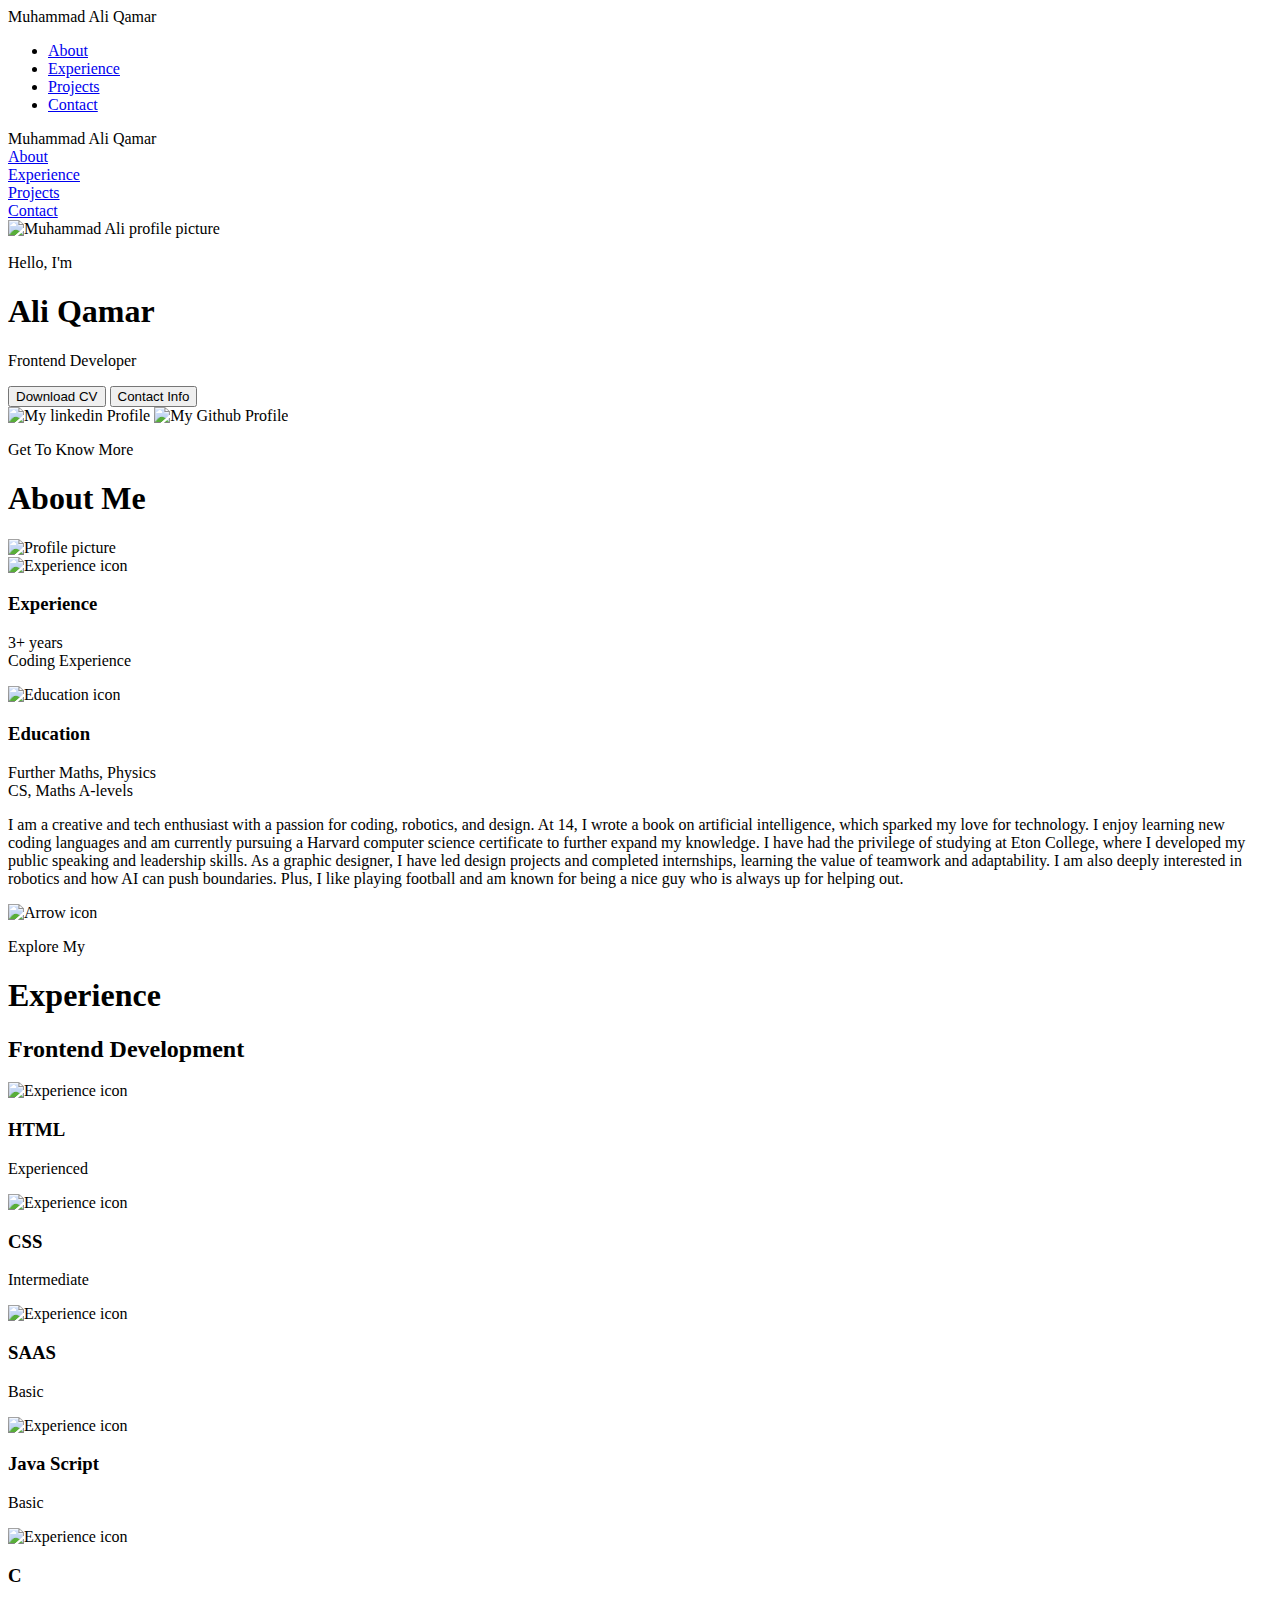
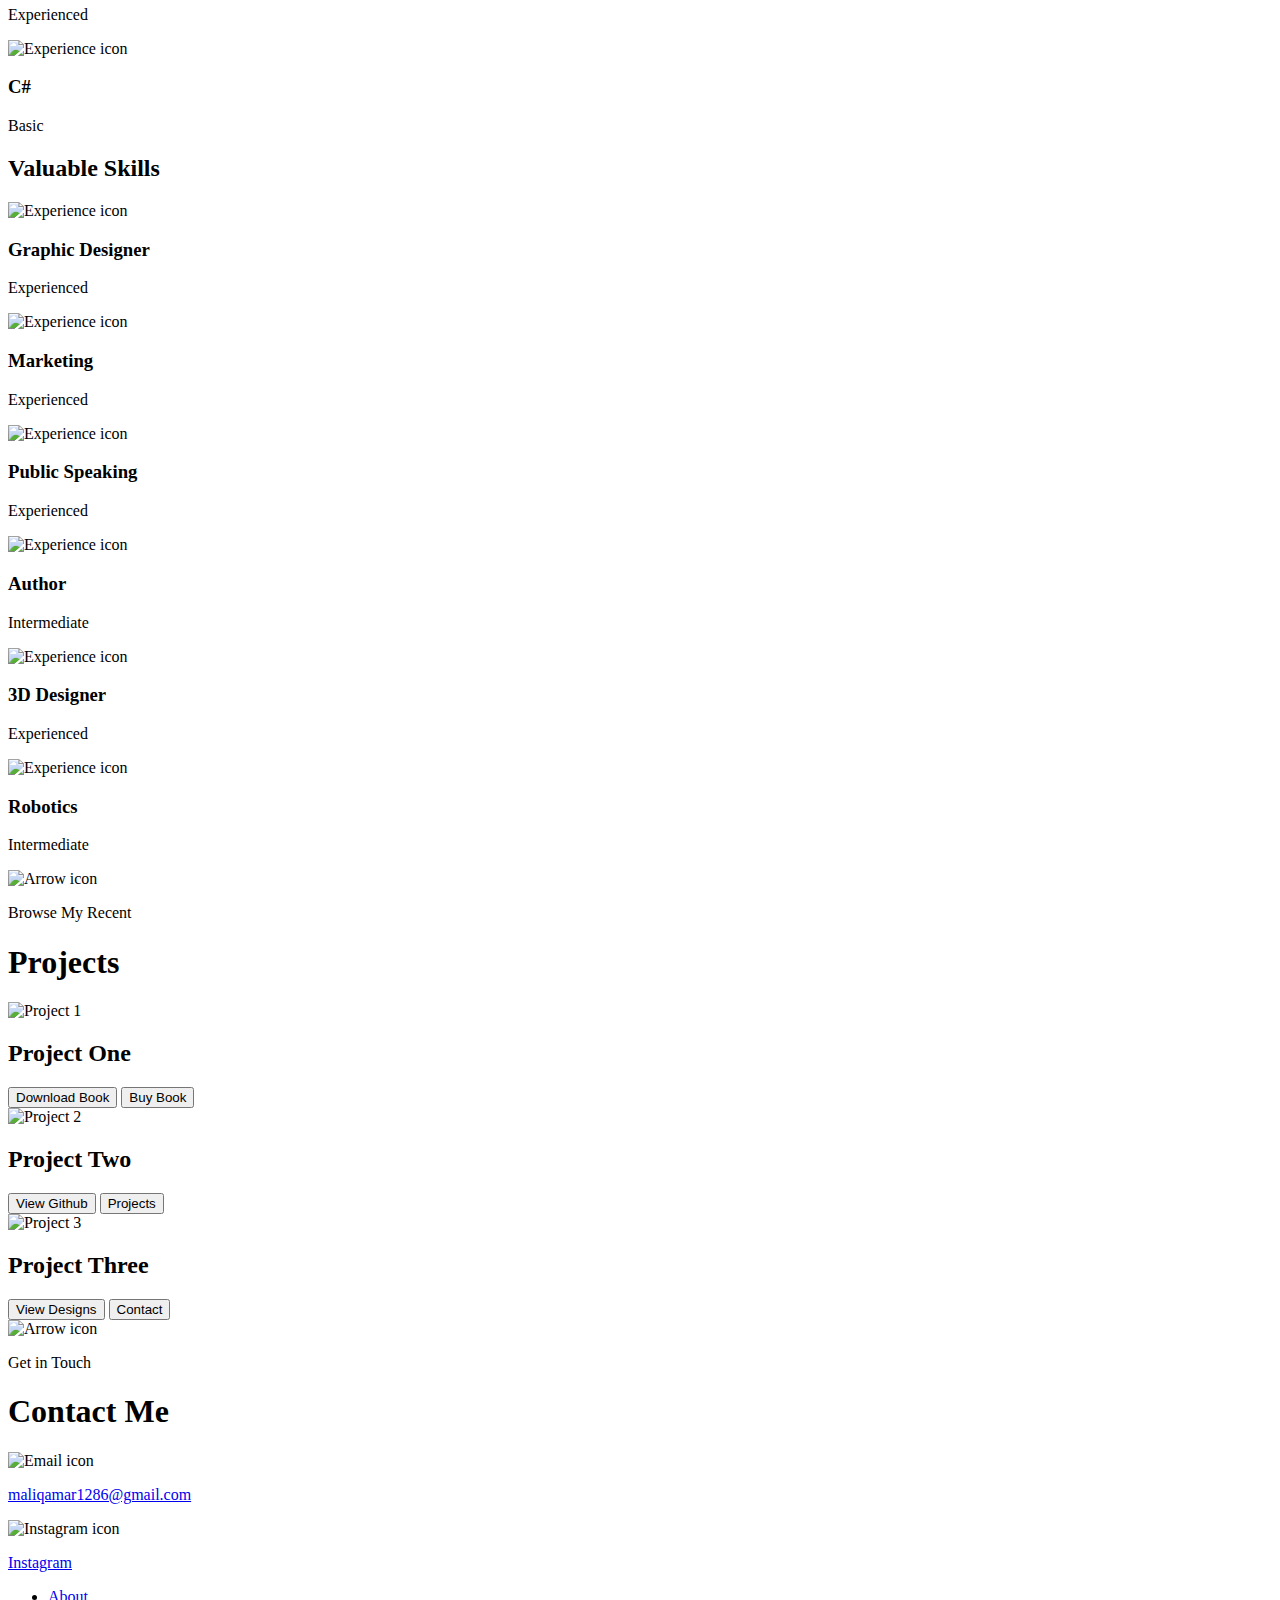
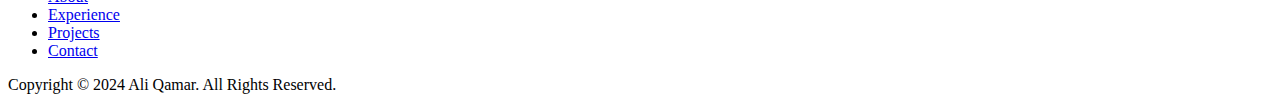
==== index.html @ 92fcca78 "Index.html creation" ====
<!DOCTYPE html>
<html lang="en">
<head>
    <meta charset="UTF-8">
    <meta name="viewport" content="width=device-width, initial-scale=1.0">
    <title>My Portfolio</title>
    <link rel="stylesheet" href="style.css">
    <link rel="stylesheet" href="mediaqueries.css">
</head>
<body>
    <nav id="desktop-nav">
        <div class="logo">Muhammad Ali Qamar</div>
        <div>
            <ul class="nav-links">
                <li><a href="#about">About</a></li>
                <li><a href="#experience">Experience</a></li>
                <li><a href="#projects">Projects</a></li>
                <li><a href="#contact">Contact</a></li>
            </ul>
        </div>
    </nav>
    <nav id="hamburger-nav">
        <div class="logo">Muhammad Ali Qamar</div>
        <div class="hamburger-menu">
            <div class="hamburger-icon" onclick="toggleMenu()">
                <span></span>
                <span></span>
                <span></span>
            </div>
            <div class="menu-links">
                <li><a href="#about" onclick="toggleMenu()">About</a></li>
                <li><a href="#experience" onclick="toggleMenu()">Experience</a></li>
                <li><a href="#projects" onclick="toggleMenu()">Projects</a></li>
                <li><a href="#contact" onclick="toggleMenu()">Contact</a></li>
            </div>
        </div>
    </nav>
    <section id="profile">
        <div class="section__pic-container">
            <img src="./assests/WhatsApp Image 2024-09-21 at 18.42.04.jpeg" alt="Muhammad Ali profile picture">
        </div>
        <div class="section__text">
            <p class="section__text__p1">Hello, I'm</p>
            <h1 class="title">Ali Qamar</h1>
            <p class="section__text__p2">Frontend Developer</p>
            <div class="btn-container">
                <button class="btn btn-color-2" onclick="window.open('./assests/Untitled1_20240920221301')"
                >Download CV
            </button>
                <button class="btn btn-color-1" 
                onclick="location.href='./#contact'"
                >Contact Info
            </button>
            </div>
            <div id="socials-container">
                <img src="./assests/linkedin.png" 
                alt="My linkedin Profile"
                class="icon" 
                onclick="location.href='https://linkedin.com/'">
                <img src="./assests/github.png" 
                alt="My Github Profile"
                class="icon" 
                onclick="location.href='https://github.com/'">
            </div>
        </div>
    </section>
    <section id="about">
            <p class="section__text__p1">Get To Know More</p>
            <h1 class="title">About Me</h1>
            <div class="section-container">
                <div class="section__pic-container">
                    <img src="assests/WhatsApp Image 2024-09-21 at 18.45.16.jpeg" 
                    alt="Profile picture"
                    class="about-pic">
                </div>
                <div class="about-details-container">
                    <div class="about-containers">
                        <div class="details-container">
                            <img src="assests/experience.png" 
                            alt="Experience icon"
                            class="icon">
                            <h3>Experience</h3>
                            <p>3+ years <br>Coding Experience</p>
                        </div>
                        <div class="details-container">
                            <img src="assests/education.png" 
                            alt="Education icon"
                            class="icon">
                            <h3>Education</h3>
                            <p>Further Maths, Physics <br>CS, Maths A-levels</p>
                        </div>
                    </div>
                    <div class="text-container">
                        <p>I am a creative and tech enthusiast with a passion for coding, robotics, and design. At 14, I wrote a book on artificial intelligence, which sparked my love for technology. I enjoy learning new coding languages and am currently pursuing a Harvard computer science certificate to further expand my knowledge.
                            I have had the privilege of studying at Eton College, where I developed my public speaking and leadership skills. As a graphic designer, I have led design projects and completed internships, learning the value of teamwork and adaptability. I am also deeply interested in robotics and how AI can push boundaries. Plus, I like playing football and am known for being a nice guy who is always up for helping out.
                        </p>
                    </div>
                </div>
            </div>
            <img src="./assests/arrow.png" alt="Arrow icon" class="icon arrow"
            onclick="location.href='./#experience'">
    </section>
    <section id="experience">
        <p class="section__text__p1">Explore My</p>
        <h1 class="title">Experience</h1>
        <div class="experience-details-container">
            <div class="about-containers">
                <div class="details-container">
                    <h2 class="experience-sub-title">Frontend Development</h2>
                    <div class="article-container">
                        <article>
                            <img src="./assests/checkmark.png" 
                            alt="Experience icon" 
                            class="icon">
                            <div>
                                <h3>HTML</h3>
                                <p>Experienced</p>
                            </div>
                        </article>
                        <article>
                            <img src="./assests/checkmark.png" 
                            alt="Experience icon" 
                            class="icon">
                            <div>
                                <h3>CSS</h3>
                                <p>Intermediate</p>
                            </div>
                        </article>
                        <article>
                            <img src="./assests/checkmark.png" 
                            alt="Experience icon" 
                            class="icon">
                            <div>
                                <h3>SAAS</h3>
                                <p>Basic</p>
                            </div>
                        </article>
                        <article>
                            <img src="./assests/checkmark.png" 
                            alt="Experience icon" 
                            class="icon">
                            <div>
                                <h3>Java Script</h3>
                                <p>Basic</p>
                            </div>
                        </article>
                        <article>
                            <img src="./assests/checkmark.png" 
                            alt="Experience icon" 
                            class="icon">
                            <div>
                                <h3>C</h3>
                                <p>Experienced</p>
                            </div>
                        </article>
                        <article>
                            <img src="./assests/checkmark.png" 
                            alt="Experience icon" 
                            class="icon">
                            <div>
                                <h3>C#</h3>
                                <p>Basic</p>
                            </div>
                        </article>
                    </div>
                </div>
                <div class="details-container">
                    <h2 class="experience-sub-title">Valuable Skills</h2>
                    <div class="article-container">
                        <article>
                            <img src="./assests/checkmark.png" 
                            alt="Experience icon" 
                            class="icon">
                            <div>
                                <h3>Graphic Designer</h3>
                                <p>Experienced</p>
                            </div>
                        </article>
                        <article>
                            <img src="./assests/checkmark.png" 
                            alt="Experience icon" 
                            class="icon">
                            <div>
                                <h3>Marketing</h3>
                                <p>Experienced</p>
                            </div>
                        </article>
                        <article>
                            <img src="./assests/checkmark.png" 
                            alt="Experience icon" 
                            class="icon">
                            <div>
                                <h3>Public Speaking</h3>
                                <p>Experienced</p>
                            </div>
                        </article>
                        <article>
                            <img src="./assests/checkmark.png" 
                            alt="Experience icon" 
                            class="icon">
                            <div>
                                <h3>Author</h3>
                                <p>Intermediate</p>
                            </div>
                        </article>
                        <article>
                            <img src="./assests/checkmark.png" 
                            alt="Experience icon" 
                            class="icon">
                            <div>
                                <h3>3D Designer</h3>
                                <p>Experienced</p>
                            </div>
                        </article>
                        <article>
                            <img src="./assests/checkmark.png" 
                            alt="Experience icon" 
                            class="icon">
                            <div>
                                <h3>Robotics</h3>
                                <p>Intermediate</p>
                            </div>
                        </article>
                    </div>
                </div>
            </div>
        </div>
        <img src="./assests/arrow.png" alt="Arrow icon" class="icon arrow"
        onclick="location.href='./#projects'">
    </section>
    <section id="projects">
        <p class="section__text__p1">Browse My Recent</p>
        <h1 class="title">Projects</h1>
        <div class="experience-details-container">
            <div class="about-containers">
            <div class="details-container color-container">
                <div class="article-container">
                    <img src="./assests/Untitled design.png" alt="Project 1"
                    class="project-img">
                </div>
                <h2 class="experience-sub-title project-title">Project One</h2>
                <div class="btn-container">
                    <button class="btn btn-color-2 project-btn" 
                    onclick="location.href='https://github.com'">
                        Download Book
                    </button>
                    <button class="btn btn-color-2 project-btn" 
                    onclick="location.href='https://www.lulu.com/shop/muhammad-ali-qamar/revolutionising-the-concept-of-artificial-intelligence/hardcover/product-w4vgeyg.html?q=Revolutionising+the+concept+of+AI&page=1&pageSize=4'">
                        Buy Book
                    </button>
                </div>
            </div>
            <div class="details-container color-container">
                <div class="article-container">
                    <img src="./assests/cs50.jpeg" alt="Project 2"
                    class="project-img">
                </div>
                <h2 class="experience-sub-title project-title">Project Two</h2>
                <div class="btn-container">
                    <button class="btn btn-color-2 project-btn" 
                    onclick="location.href='https://github.com/MaliQ-cyber'">
                        View Github
                    </button>
                    <button class="btn btn-color-2 project-btn" 
                    onclick="location.href='https://github.com/MaliQ-cyber'">
                        Projects
                    </button>
                </div>
            </div>
            <div class="details-container color-container">
                <div class="article-container">
                    <img src="./assests/room.png" alt="Project 3"
                    class="project-img">
                </div>
                <h2 class="experience-sub-title project-title">Project Three</h2>
                <div class="btn-container">
                    <button class="btn btn-color-2 project-btn" 
                    onclick="location.href='https://www.instagram.com/alii.qmar/'">
                        View Designs
                    </button>
                    <button class="btn btn-color-2 project-btn" 
                    onclick="location.href='https://www.instagram.com/alii.qmar/'">
                        Contact
                    </button>
                </div>
            </div>
        </div>
        </div>
        <img src="./assests/arrow.png" alt="Arrow icon" class="icon arrow"
        onclick="location.href='./#projects'">
    </section>
    <section id="contact">
        <p class="section__text__p1">Get in Touch</p>
        <h1 class="title">Contact Me</h1>
        <div class="contact-info-upper-container">
            <div class="contact-info-container">
                <img src="./assests/email.png" 
                alt="Email icon" 
                class="icon contact-icon">
                <p><a href="mailto:maliqamar1286@gmail.com">maliqamar1286@gmail.com</a>
                </p>
            <div class="contact-info-container">
                <img src="./assests/instagram-logo-instagram-icon-transparent-free-png.webp" 
                alt="Instagram icon" 
                class="icon contact-icon instagram-icon">
                <p><a href="https://www.instagram.com/alii.qmar/">Instagram</a>
                </p>
            </div>
        </div>
    </section>
    <footer>
        <nav>
            <div class="nav-links-container">
                <ul class="nav-links">
                    <li><a href="#about">About</a></li>
                    <li><a href="#experience">Experience</a></li>
                    <li><a href="#projects">Projects</a></li>
                    <li><a href="#contact">Contact</a></li>
                </ul> 
            </div>
        </nav>
        <p>Copyright &#169; 2024 Ali Qamar. All Rights Reserved.</p>
    </footer>
    <script src="script.js"></script>
</body>
</html>
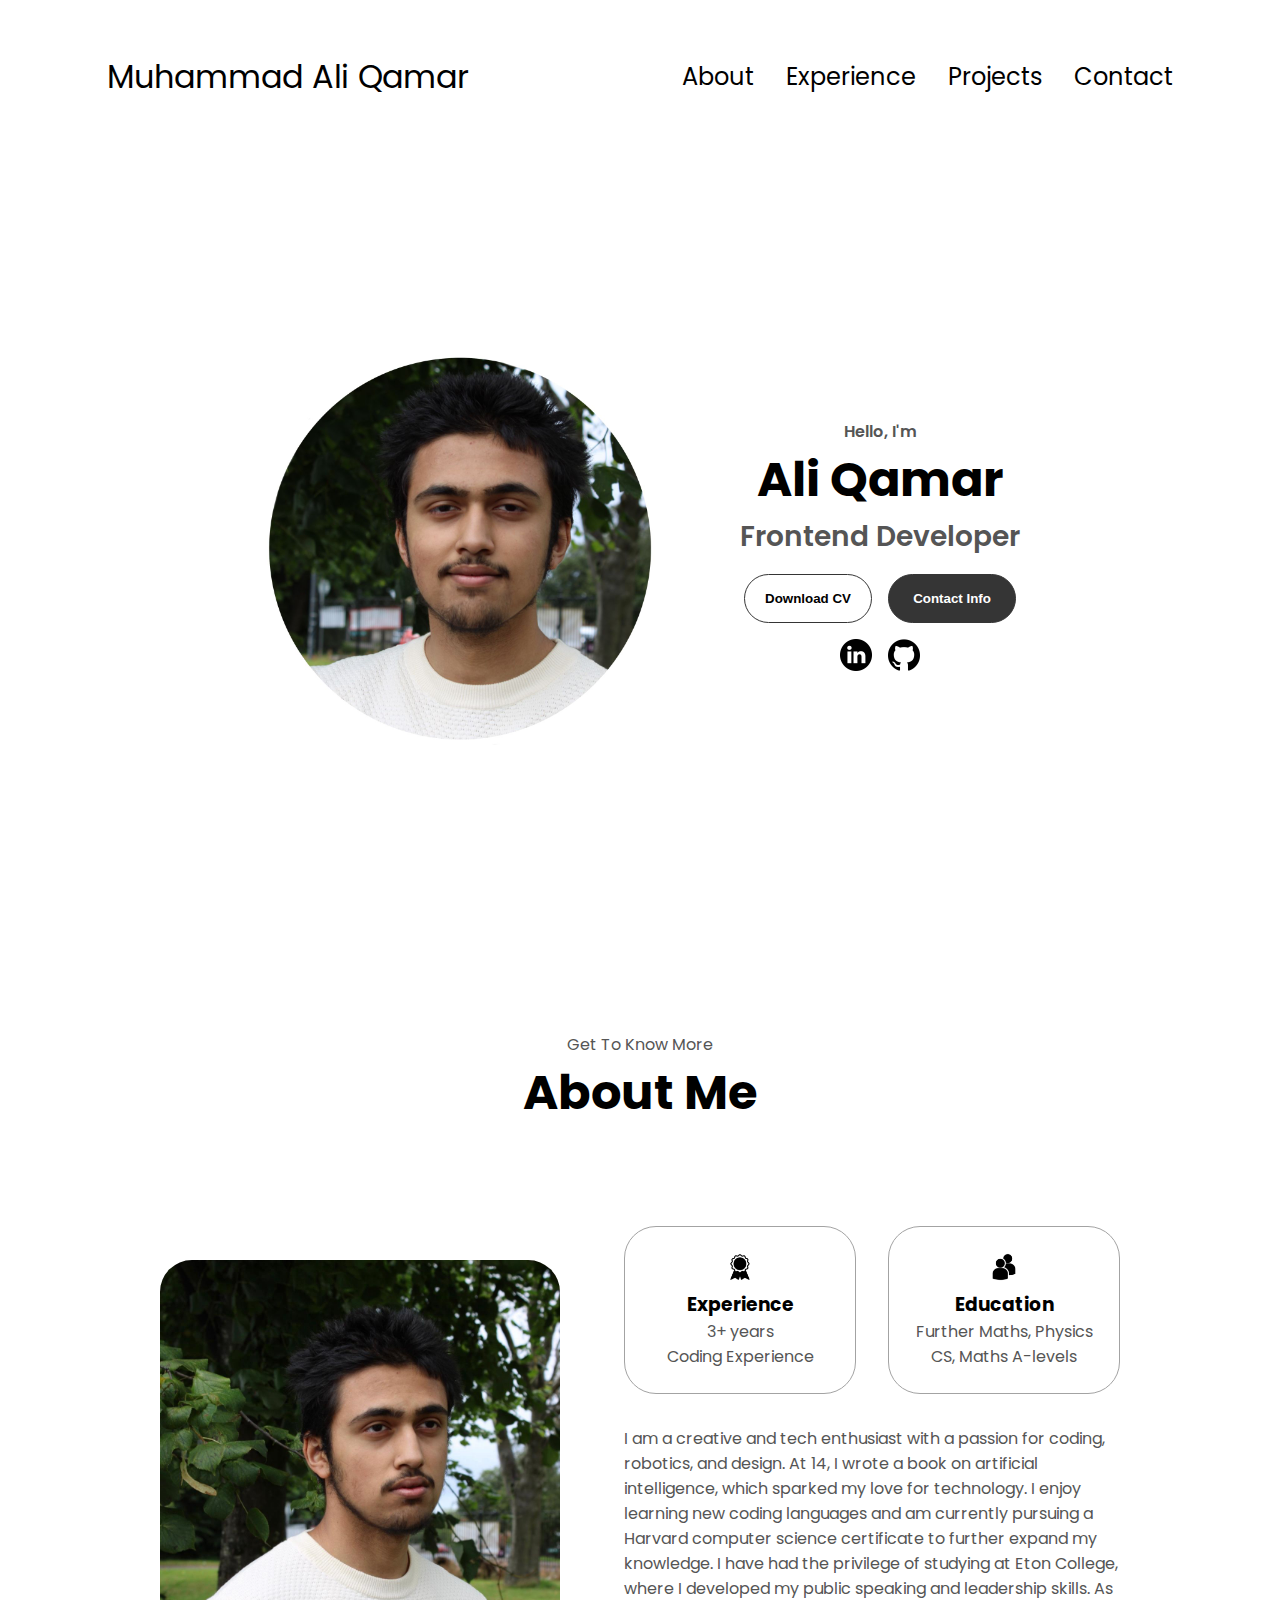
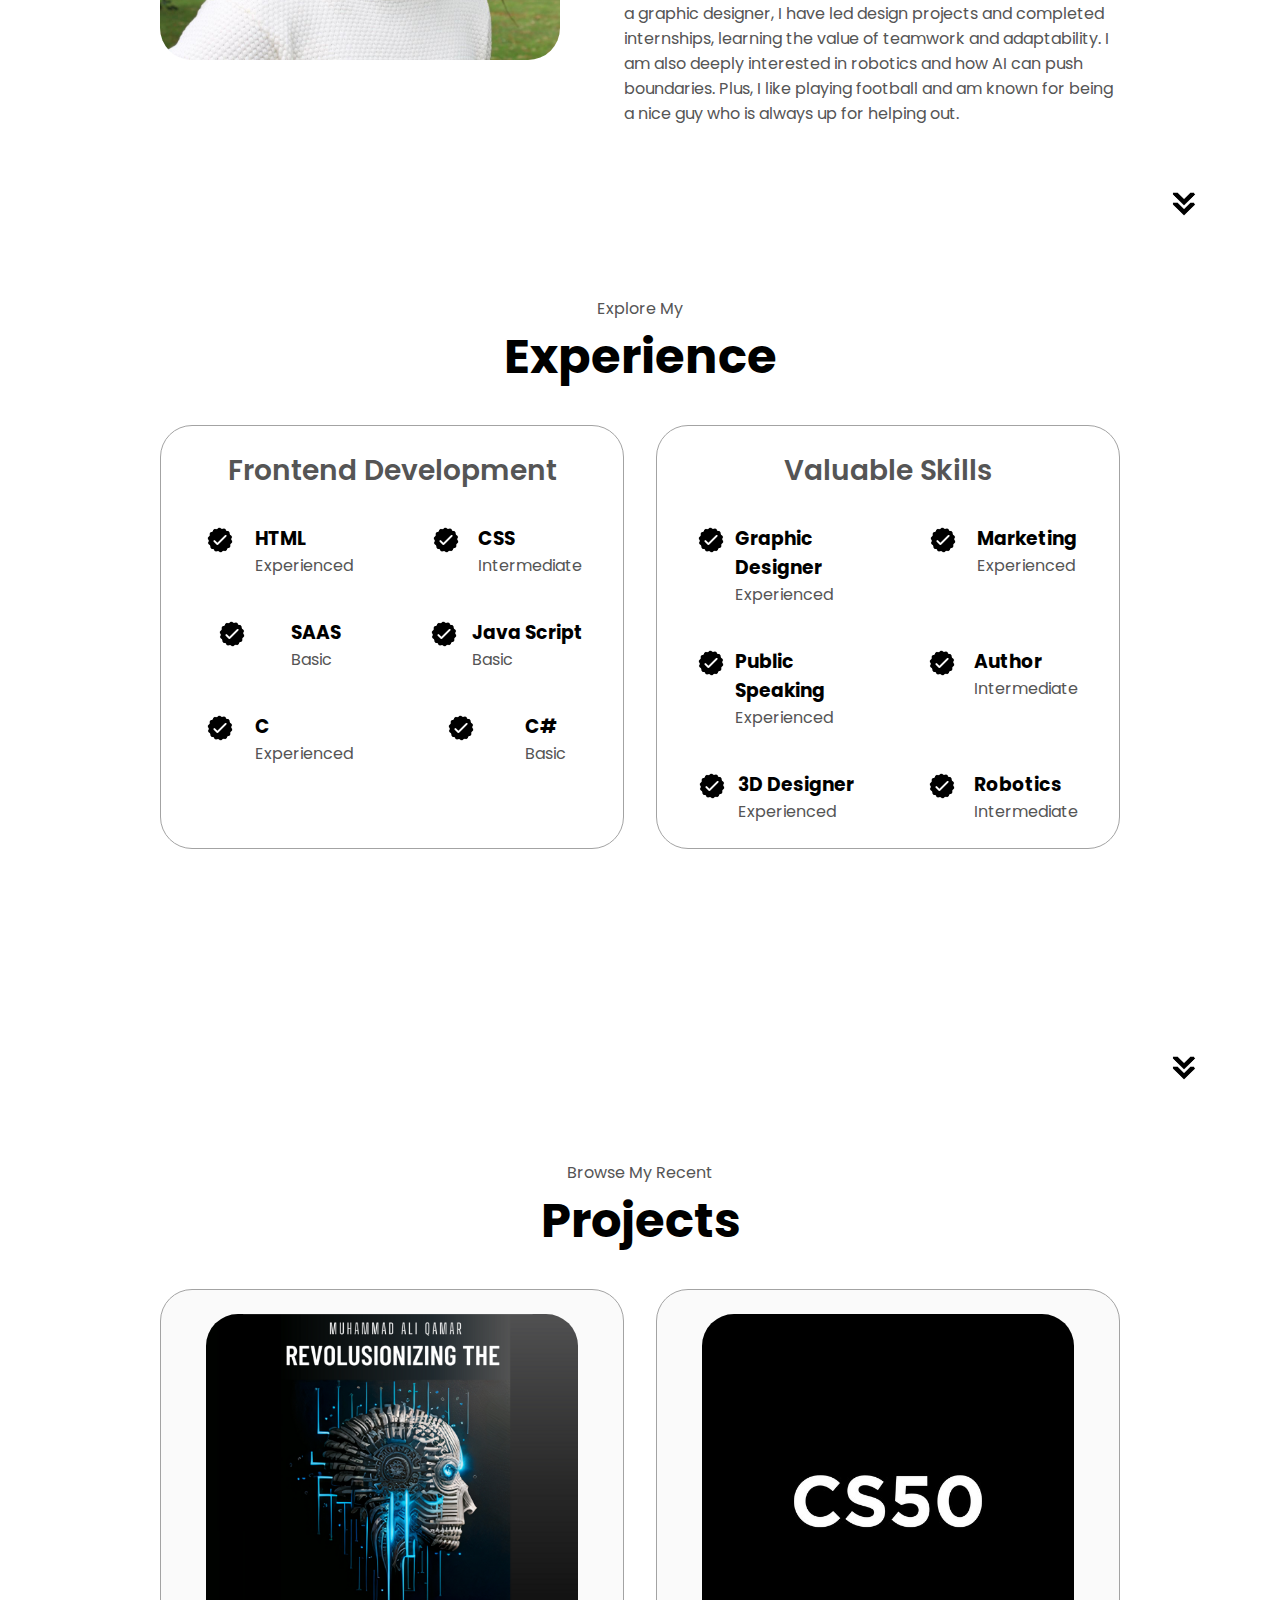
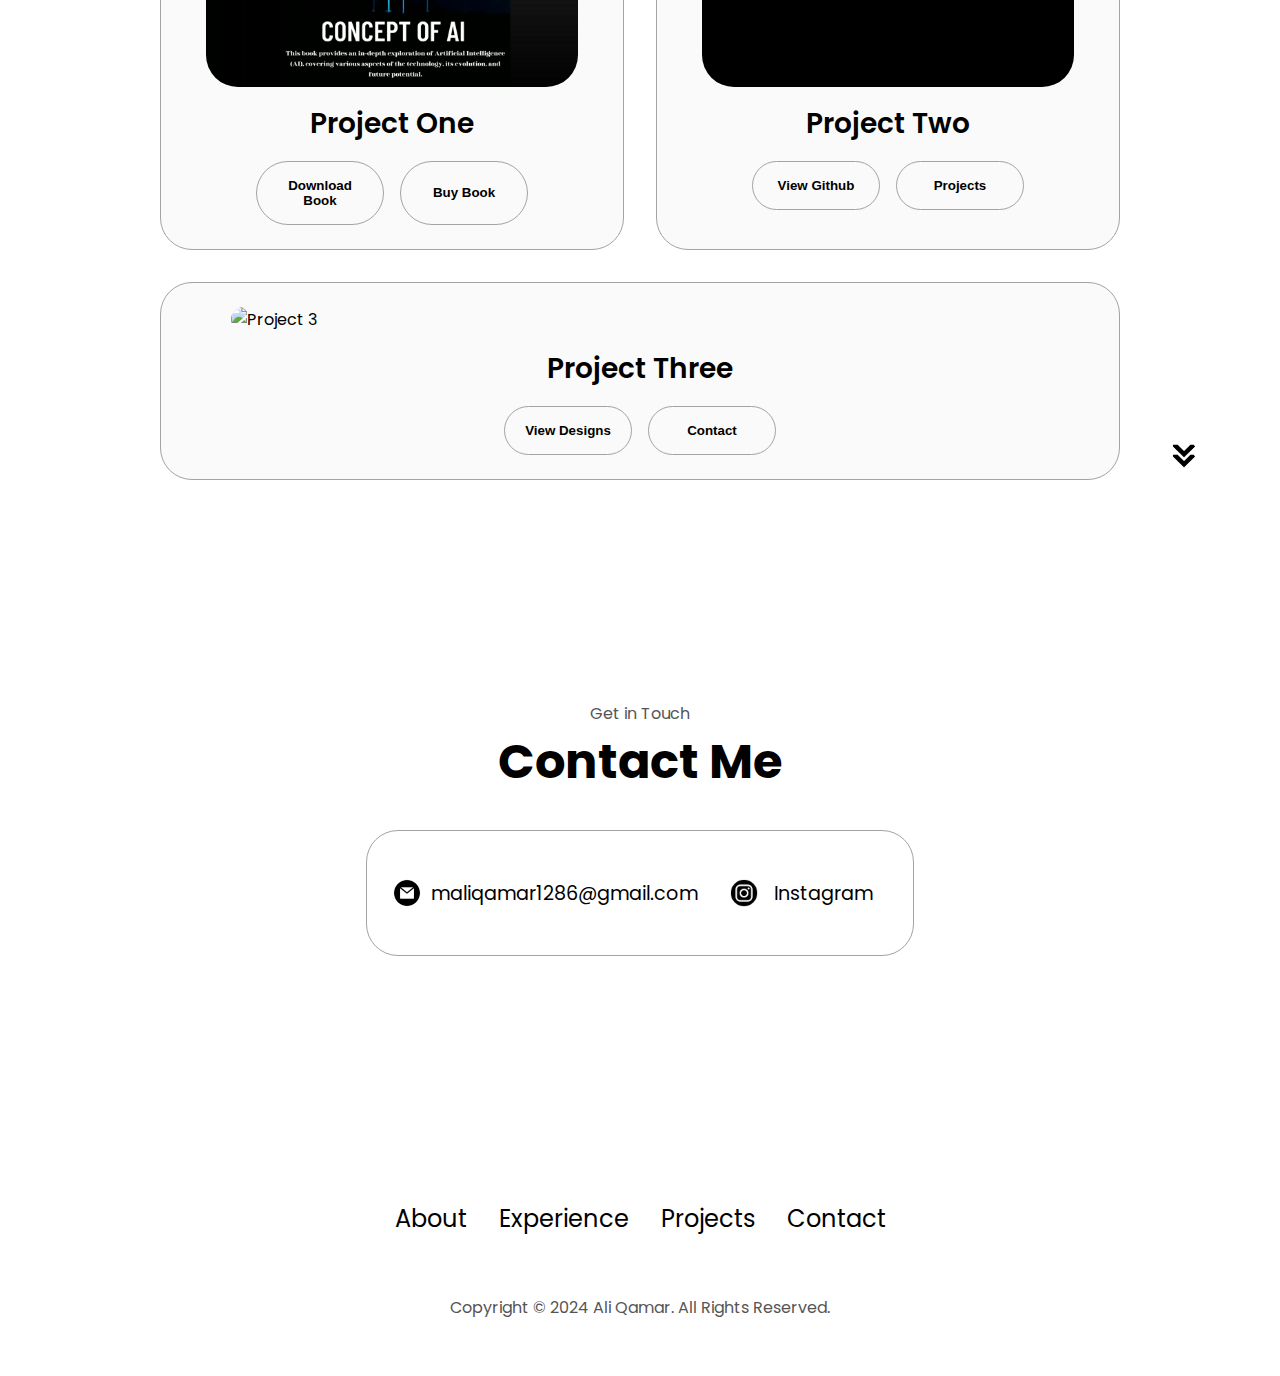
==== commit 3ba73e1e: "cv button" ====
--- a/index.html
+++ b/index.html
@@ -44,7 +44,7 @@
             <h1 class="title">Ali Qamar</h1>
             <p class="section__text__p2">Frontend Developer</p>
             <div class="btn-container">
-                <button class="btn btn-color-2" onclick="window.open('./assests/Untitled1_20240920221301')"
+                <button class="btn btn-color-2" onclick="window.open('./assests/resume-example.pdf')"
                 >Download CV
             </button>
                 <button class="btn btn-color-1" 
--- a/style.css
+++ b/style.css
@@ -0,0 +1,407 @@
+/* General */
+
+
+@import url('https://fonts.googleapis.com/css2?family=Poppins:wght@100;300;400;500;600&display=swap');
+
+
+*{
+    margin: 0;
+    padding: 0;
+}
+
+body {
+    font-family: 'Poppins', sans-serif;
+}
+
+html {
+    scroll-behavior: smooth;
+}
+
+p {
+    color: rgb(85, 85, 85);
+}
+
+a, .btn {
+    transition: all 300ms ease;
+}
+
+nav, .nav-links {
+    display: flex;
+}
+
+nav {
+    justify-content: space-around;
+    align-items: center;
+    height: 17vh;
+}
+
+.nav-links {
+    gap: 2rem;
+    list-style: none;
+    font-size: 1.5rem;
+}
+
+a {
+    color: black;
+    text-decoration: none;
+    text-decoration-color: white;
+}
+
+a:hover {
+    color: grey;
+    text-decoration: underline;
+    text-underline-offset: 1rem;
+    text-decoration-color: rgb(181, 181, 181);
+}
+
+.logo {
+    font-size: 2rem;
+}
+
+.logo:hover {
+    cursor: default;
+}
+
+#hamburger-nav {
+    display: none;
+}
+
+.hamburger-menu {
+    position: relative;
+    display: inline-block;
+}
+
+.hamburger-icon {
+    display: flex;
+    flex-direction: column;
+    justify-content: space-between;
+    height: 24px;
+    width: 30px;
+    cursor: pointer;
+}
+
+.hamburger-icon span {
+    width: 100%;
+    height: 2px;
+    background-color: black;
+    transform: all 0.3 ease-in-out;
+}
+
+.menu-links {
+    position: absolute;
+    top: 100%;
+    right: 0;
+    background-color: white;
+    width: fit-content;
+    max-height: 0;
+    overflow: hidden;
+    transition: all 0.3 ease-in-out;
+}
+
+.menu-links a {
+    display: block;
+    padding: 10px;
+    text-align: center;
+    font-size: 1.5rem;
+    color: black;
+    text-decoration: none;
+    transition: all 0.3 ease-in-out;
+}
+
+.menu-links li {
+    list-style: none;
+}
+
+.menu-links.open {
+    max-height: 300px;
+}
+
+.hamburger-icon.open span:first-child {
+    transform: rotate(45deg) translate(10px, 5px);
+}
+
+.hamburger-icon.open span:nth-child {
+    opacity: 0;
+}
+
+.hamburger-icon.open span:last-child {
+    transform: rotate(-45deg) translate(10px, -5px);
+}
+
+.hamburger-icon span:first-child {
+    transform: none;
+}
+
+.hamburger-icon span:first-child {
+    transform: 1;
+}
+
+.hamburger-icon span:first-child {
+    transform: none;
+}
+
+section {
+    padding-top: 4vh;
+    height: 96vh;
+    margin: 0 10rem;
+    box-sizing: border-box;
+    min-height: fit-content;
+}
+
+.section-container {
+    display: flex;
+}
+
+#profile {
+    display: flex;
+    justify-content: center;
+    gap: 5rem;
+    height: 80vh;
+}
+
+.section__pic-container {
+    display: flex;
+    height: 400px;
+    width: 400px;
+    margin: auto 0;
+}
+
+.section__text {
+    align-self: center;
+    text-align: center;
+}
+
+.section__text p {
+    font-weight: 600;
+}
+
+.section__text__p1 {
+    text-align: center;
+}
+
+.section__text__p2 {
+    font-size: 1.75rem;
+    margin-bottom: 1rem;
+}
+
+.title {
+    font-size: 3rem;
+    text-align: center;
+}
+
+#socials-container {
+    display: flex;
+    justify-content: center;
+    margin-top: 1rem;
+    gap: 1rem;
+}
+
+.icon {
+    cursor: pointer;
+    height: 2rem;
+}
+
+.btn-container {
+    display: flex;
+    justify-content: center;
+    gap: 1rem;
+}
+
+.btn {
+    font-weight: 600;
+    transition: all 300ms ease;
+    padding: 1rem;
+    width: 8rem;
+    border-radius: 2rem;
+}
+
+.btn-color-1,
+.btn-color-2{
+    border: rgb(53, 53, 53) 0.1rem solid;
+}
+
+.btn-color-1:hover, 
+.btn-color-2:hover{
+    cursor: pointer;;
+}
+
+.btn-color-1, 
+.btn-color-2:hover{
+    background: rgb(53, 53, 53);
+    color: white;
+}
+
+.btn-color-1:hover {
+    background: rgb(0, 0, 0);
+}
+
+.btn-color-2 {
+    background: none;
+}
+
+.btn-color-2:hover {
+    border: rgb(255, 255, 255) 0.1rem solid;
+}
+
+.btn-container {
+    gap: 1rem;
+}
+
+#about {
+    position: relative;
+}
+
+.about-containers {
+    gap: 2rem;
+    margin-bottom: 2rem;
+    margin-top: 2rem;
+}
+
+.about-details-container {
+    justify-content: center;
+    flex-direction: column;
+}
+
+.about-containers, .about-details-container {
+    display: flex;
+}
+
+.about-pic {
+    border-radius: 2rem;
+}
+
+.arrow {
+    position: absolute;
+    right: -5rem;
+    bottom: 2.5rem;
+}
+
+.details-container {
+    padding: 1.5rem;
+    flex: 1;
+    background: white;
+    border-radius: 2rem;
+    border: rgb(53, 53, 53) 0.1rem solid;
+    border-color: rgb(163, 163, 163);
+    text-align: center;
+}
+
+.section-container {
+    gap: 4rem;
+    height: 80%;
+}
+
+.section__pic-container {
+    height: 400px;
+    width: 400px;
+    margin: auto 0;
+}
+
+#experience {
+    position: relative;
+}
+
+.experience-sub-title {
+    color: rgb(85, 85, 85);
+    font-weight: 600;
+    font-size: 1.75rem;
+    margin-bottom: 2rem;
+}
+
+.experience-details-container {
+    display: flex;
+    justify-content: center;
+    flex-direction: column;
+}
+
+.article-container {
+    display: flex;
+    text-align: initial;
+    flex-wrap: wrap;
+    flex-direction: row;
+    gap: 2.5rem;
+    justify-content: space-around;
+}
+
+article {
+    display: flex;
+    width: 10rem;
+    justify-content: space-around;
+    gap: 0.5rem;
+}
+
+article .icon {
+    cursor: default;
+}
+
+#projects {
+    position: relative;
+}
+
+.color-container {
+    border-color: rgb(163, 163, 163);
+    background: rgb(250, 250, 250);
+}
+
+.project-img {
+    border-radius: 2rem;
+    width: 90%;
+    height: 90%;
+}
+
+.project-title {
+    margin: 1rem;
+    color: black;
+}
+
+.project-btn {
+    color: black;
+    border-color: rgb(163, 163, 163);
+}
+
+#contact {
+    display: flex;
+    justify-content: center;
+    flex-direction: column;
+    height: 70vh;
+}
+
+.contact-info-upper-container {
+    display: flex;
+    justify-content: center;
+    border-radius: 2rem;
+    border: rgb(53, 53, 53) 0.1rem solid;
+    border-color: rgb(163, 163, 163);
+    background: (250, 250, 250);
+    margin: 2rem auto;
+    padding: 0.5rem;
+}
+
+.contact-info-container {
+    display: flex;
+    align-items: center;
+    justify-content: center;
+    gap: 0.5rem;
+    margin: 1rem;
+}
+
+.contact-info-container p {
+    font-size: larger;
+}
+
+.contact-icon {
+    cursor: default;
+}
+
+.instagram-icon {
+    height: 2.75rem;
+}
+
+footer {
+    height: 26vh;
+    margin: 0 1rem;
+}
+
+footer p {
+    text-align: center;
+}--- a/mediaqueries.css
+++ b/mediaqueries.css
@@ -0,0 +1,92 @@
+@media screen and (max-width: 1400px) {
+    #profile {
+        height: 83vh;
+        margin-bottom: 6rem;
+    }
+    .about-containers {
+        flex-wrap: wrap;
+    }
+}
+
+@media screen and (max-width: 1200px) {
+    #desktop-nav {
+        display: none;
+    }
+    #hamburger-nav {
+        display: flex;
+    }
+    #experience, .experience-details-container {
+        margin-top: 2rem;
+    }
+    #profile, .section-container {
+        display: block;
+    }
+    .arrow {
+        display: none;
+    }
+    section, .section-container {
+        height: fit-content;
+    }
+    section {
+        margin: 0 5%;
+    }
+    .section__pic-container {
+        width: 275px;
+        height: 275px;
+        margin: 0 auto 2rem;
+    }
+    .about-containers {
+        margin-top: 0;
+    }
+}
+
+@media screen and (max-width: 600px) {
+    #contact, footer {
+        height: 40vh;
+    }
+    #profile {
+        height: 83vh;
+        margin-bottom: 0;
+    }
+    article {
+        font-size: 1rem;
+    }
+    footer nav {
+        height: fit-content;
+        margin-bottom: 2rem;
+    }
+    .about-containers, .contact-info-upper-container, .btn-container {
+        flex-wrap: wrap;
+    }
+    .contact-info-container {
+        margin: 0;
+    }
+    .contact-info-container p, .nav.links li a {
+        font-size: 1rem;
+    }
+    .experience-sub-title {
+        font-size: 1.25rem;
+    }
+    .logo {
+        font-size: 1.5rem;
+    }
+    .nav.links {
+        flex-direction: column;
+        gap: 0.5rem;
+        text-align: center;
+    }
+    .section__pic-container {
+        width: auto;
+        height: 46vw;
+        justify-content: center;
+    }
+    .section__text__p2 {
+        font-size: 1.25rem;
+    }
+    .title {
+        font-size: 2rem;
+    }
+    .text-container {
+        text-align: justify;
+    }
+}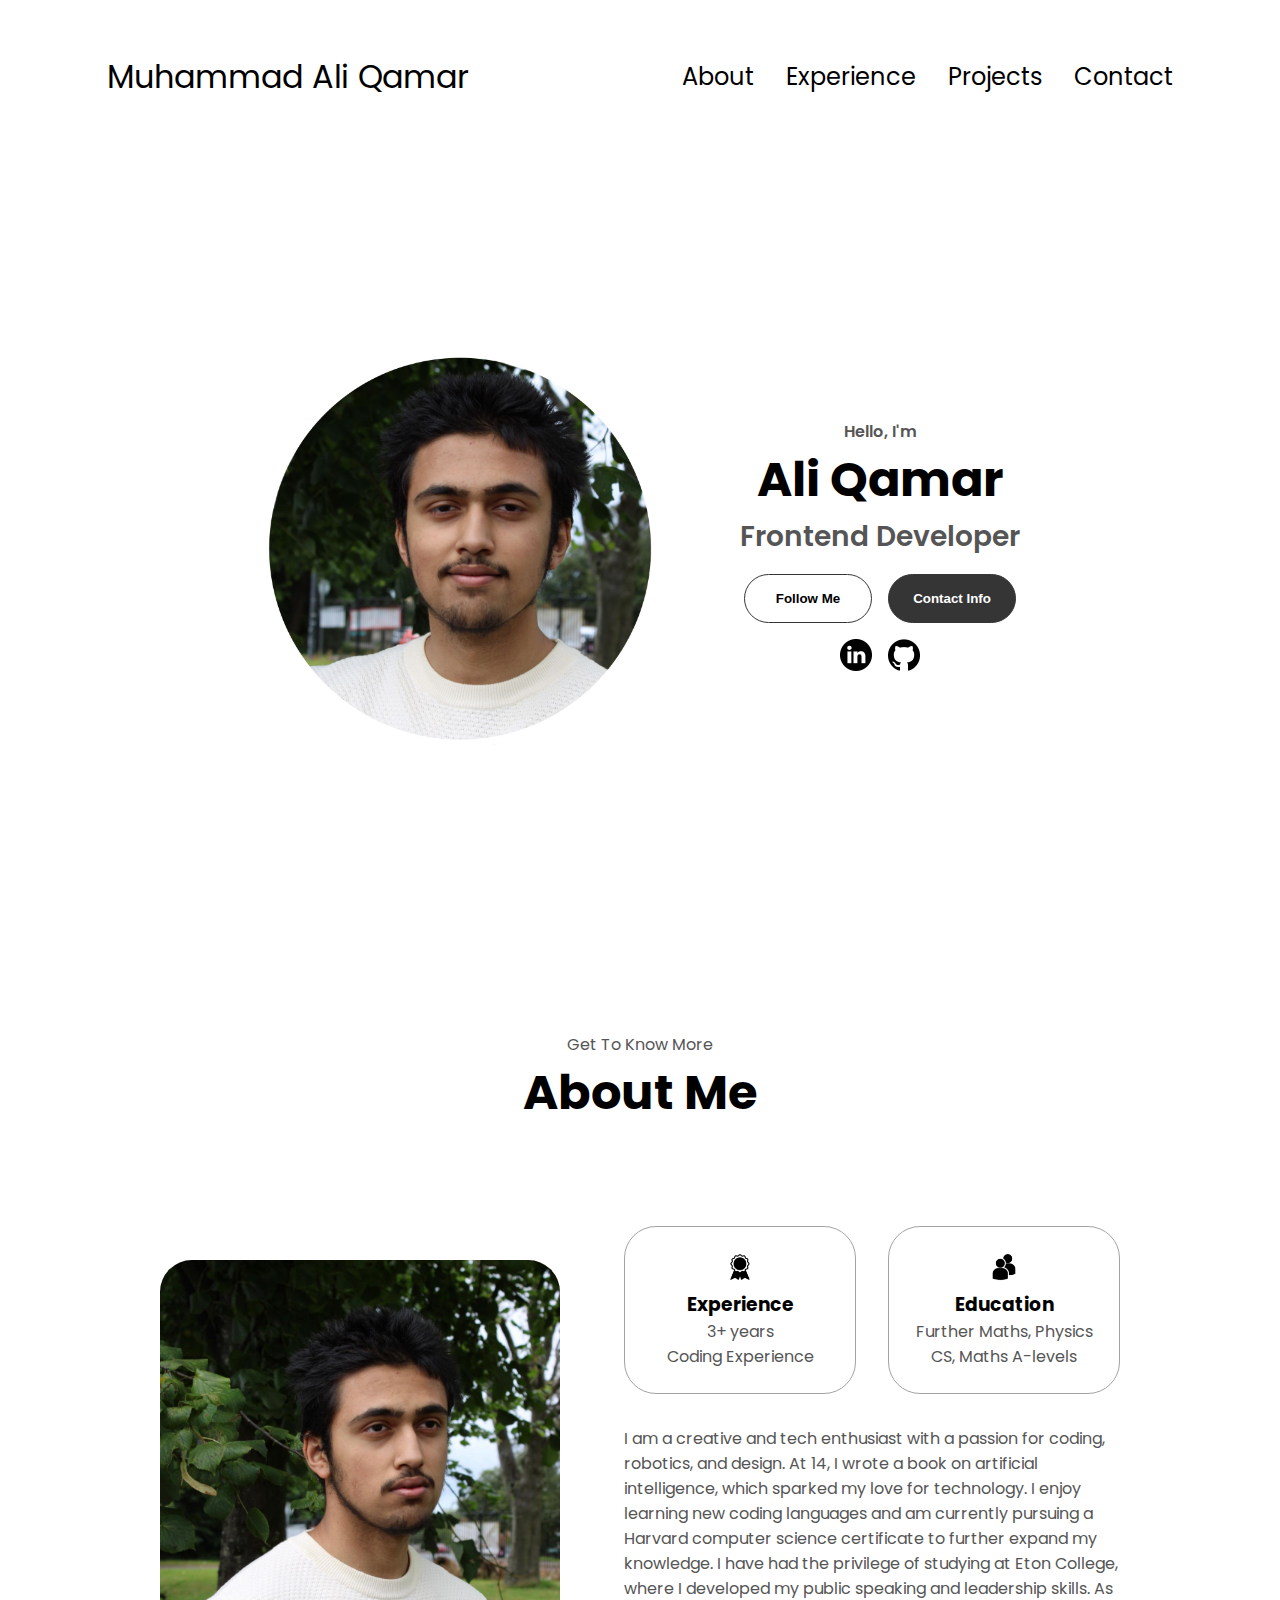
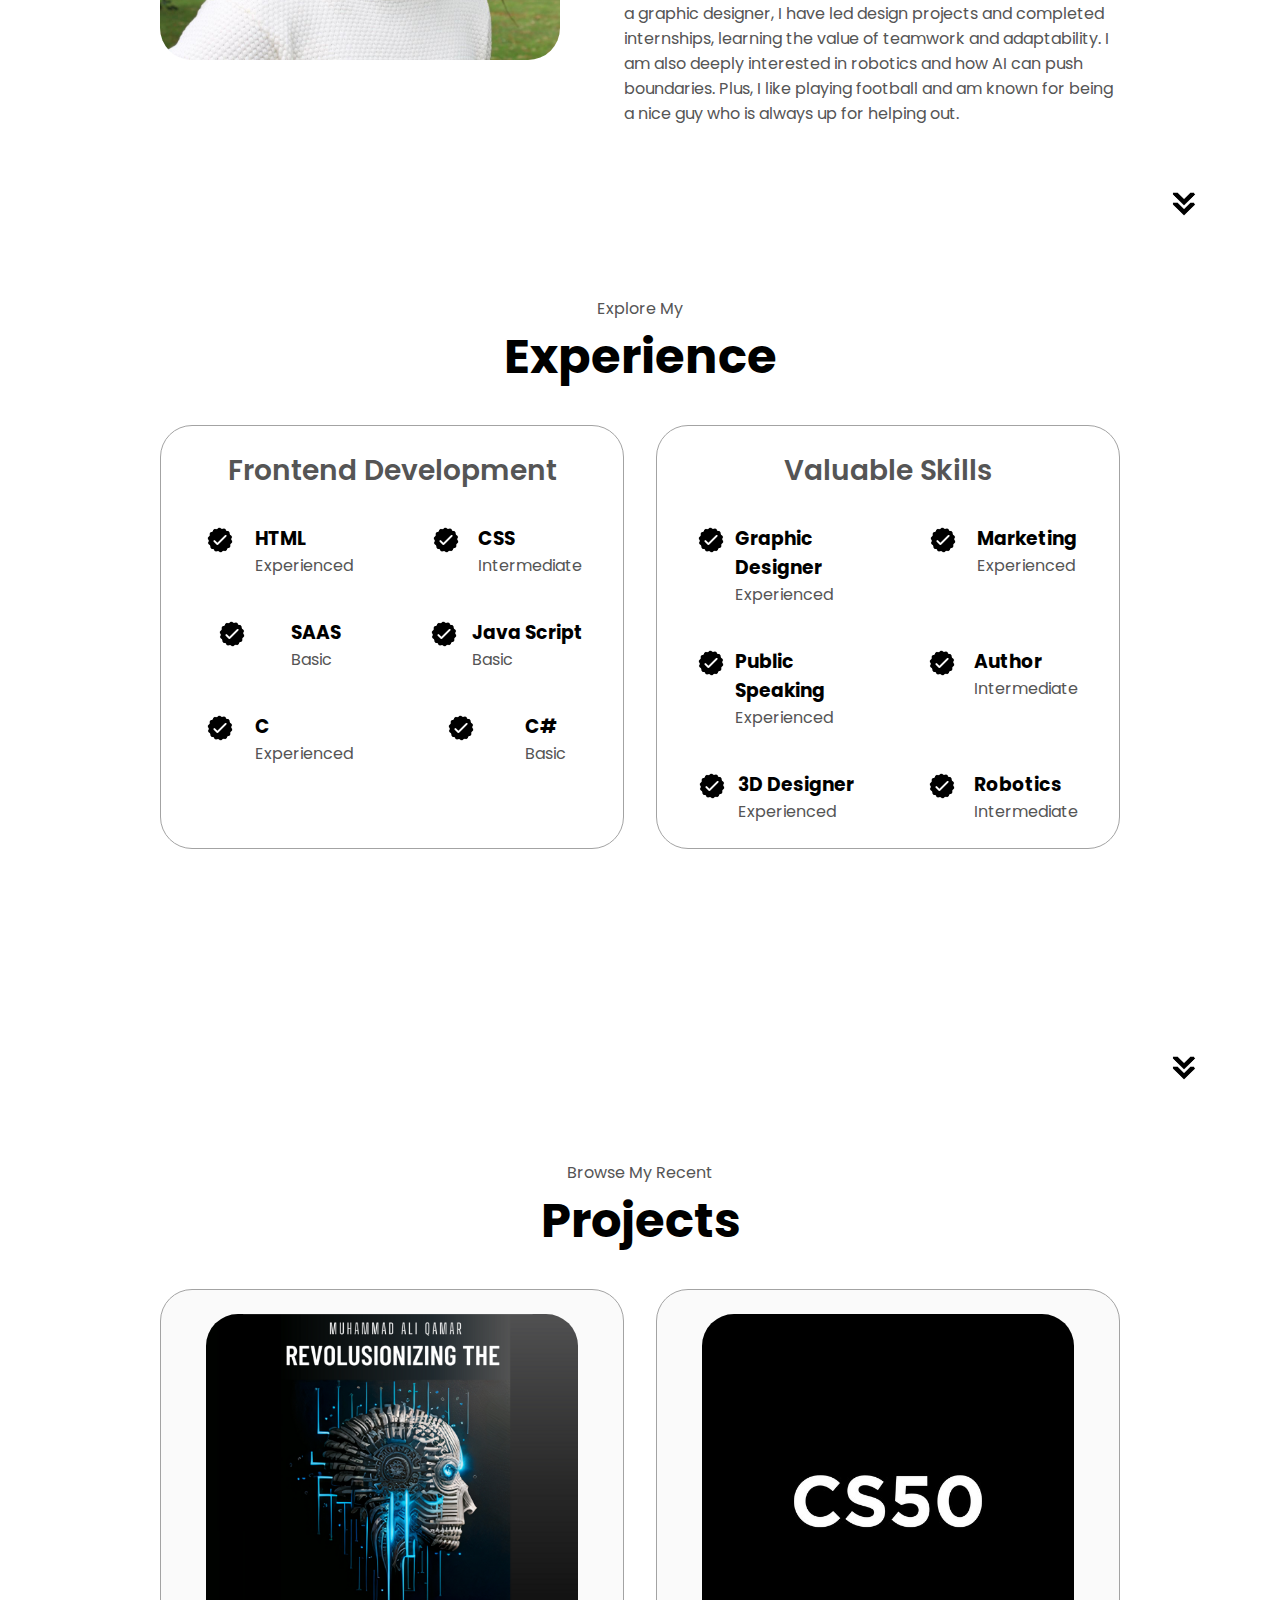
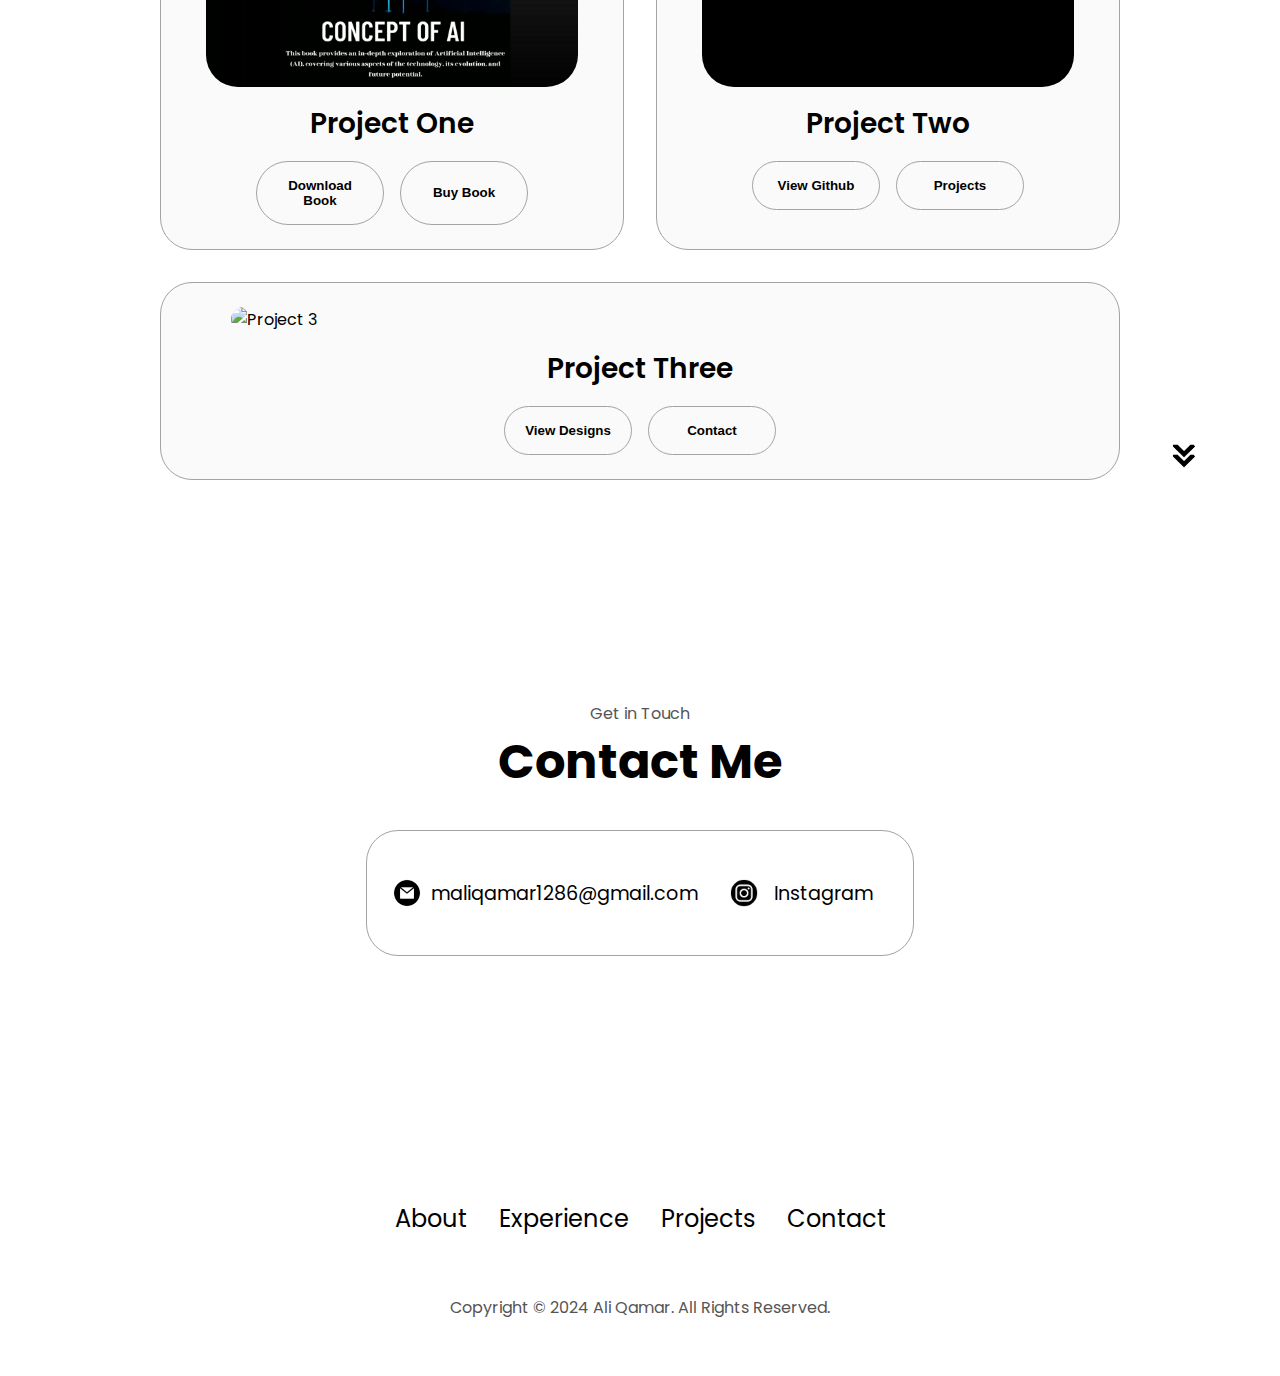
==== commit 98f5ebbd: "Follow me" ====
--- a/index.html
+++ b/index.html
@@ -44,8 +44,8 @@
             <h1 class="title">Ali Qamar</h1>
             <p class="section__text__p2">Frontend Developer</p>
             <div class="btn-container">
-                <button class="btn btn-color-2" onclick="window.open('./assests/resume-example.pdf')"
-                >Download CV
+                <button class="btn btn-color-2" onclick="location.href='https://www.instagram.com/alii.qmar/'"
+                >Follow Me
             </button>
                 <button class="btn btn-color-1" 
                 onclick="location.href='./#contact'"
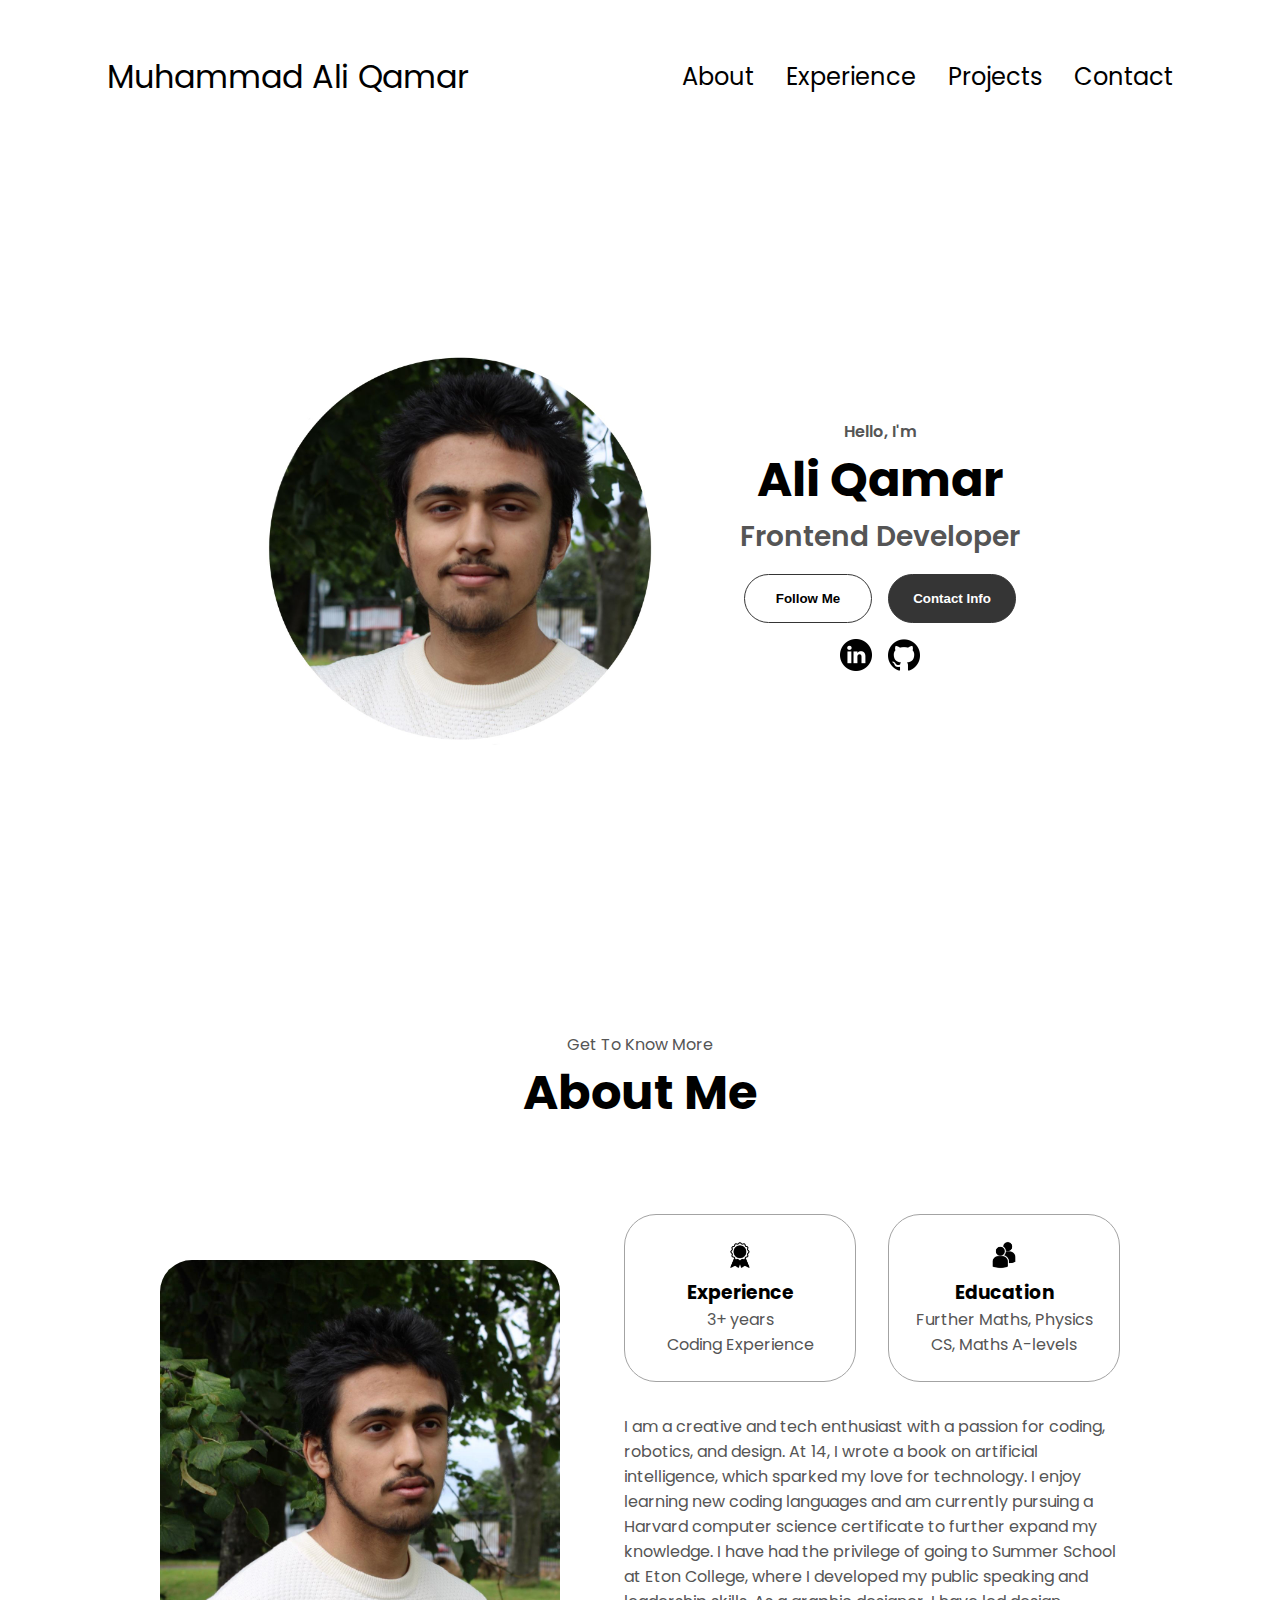
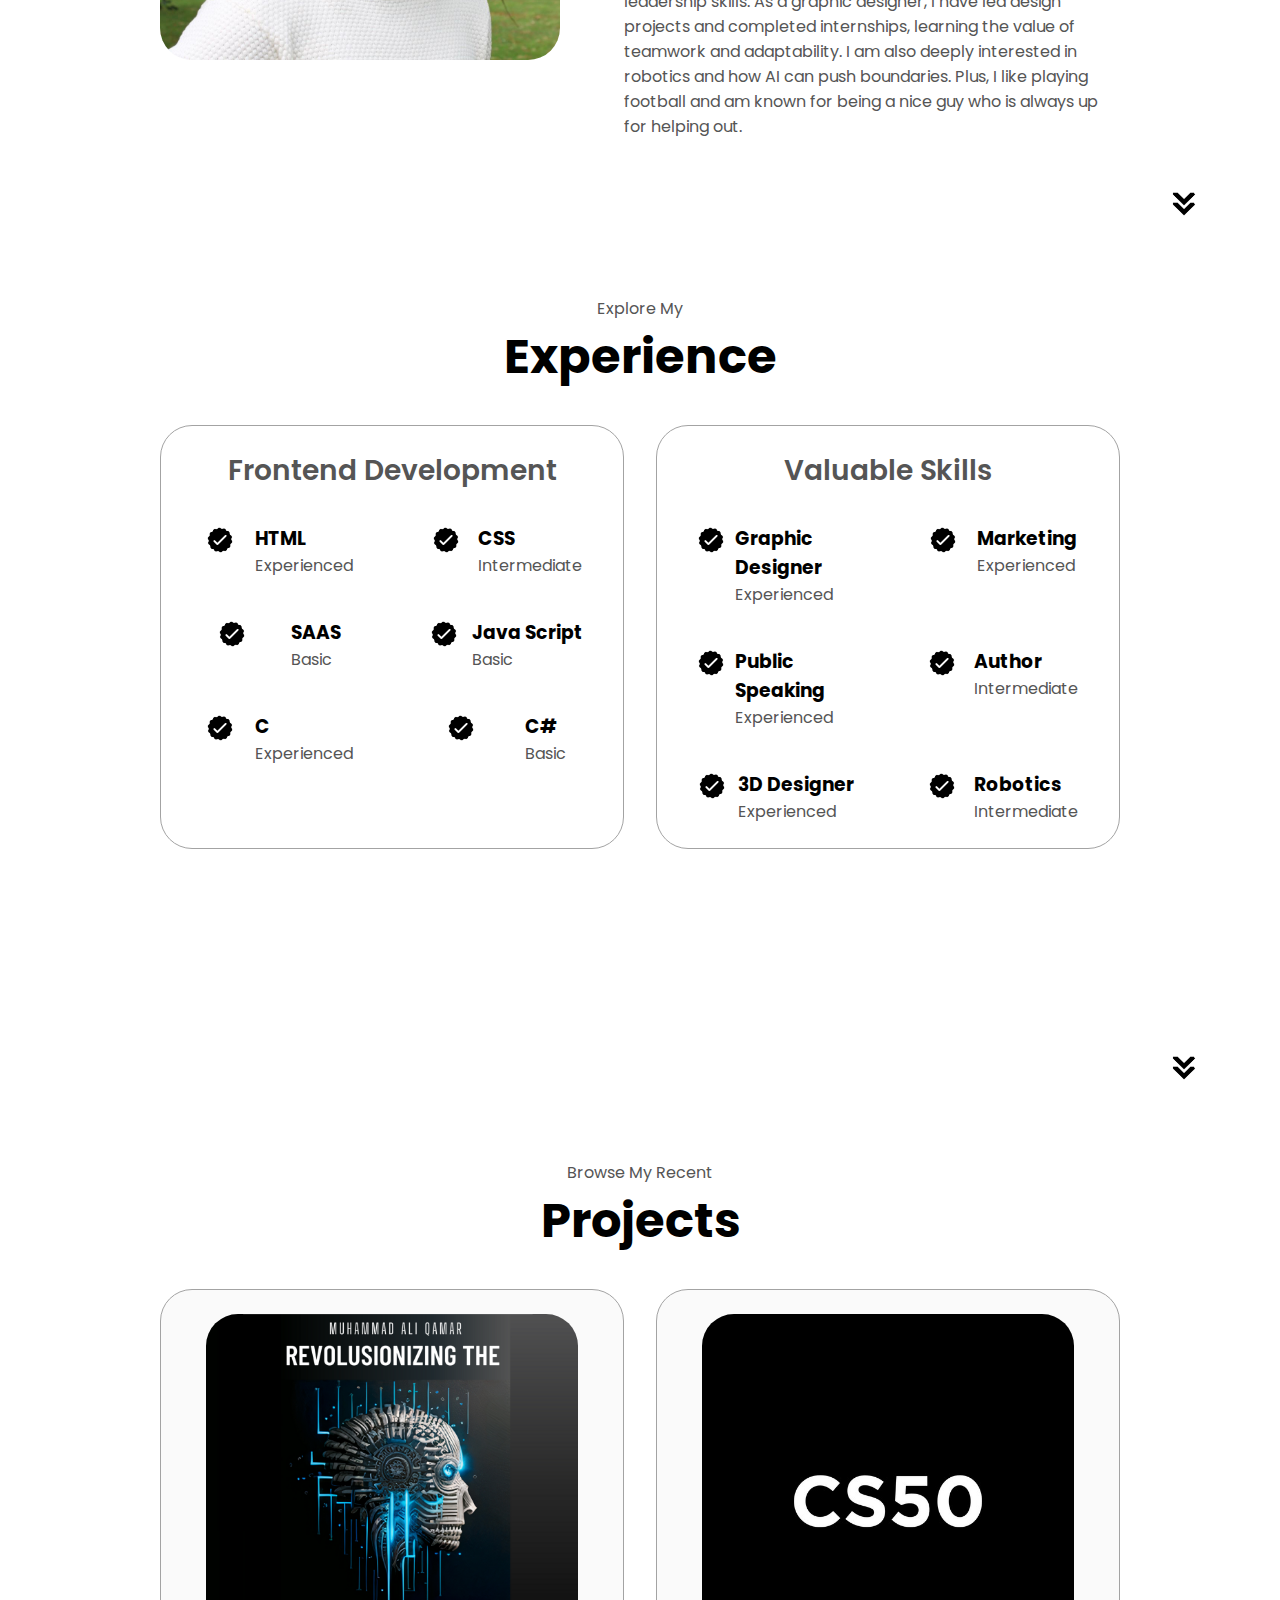
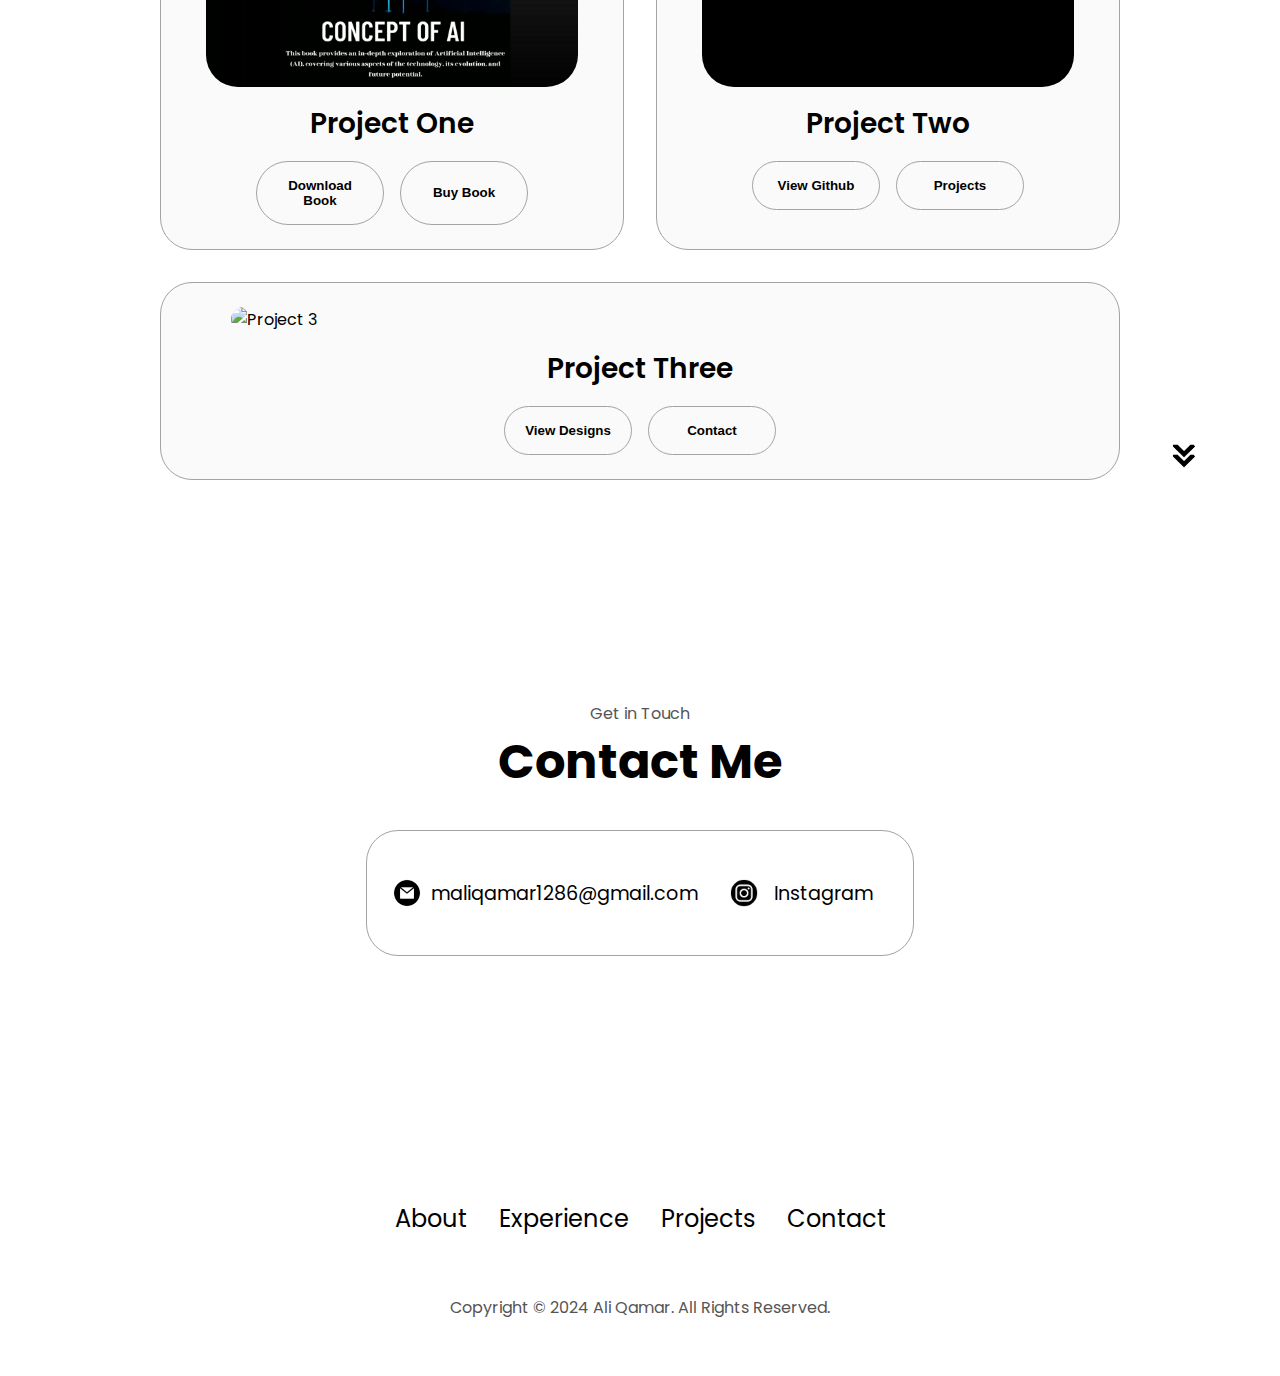
==== commit 5eb13005: "Text changes" ====
--- a/index.html
+++ b/index.html
@@ -92,7 +92,7 @@
                     </div>
                     <div class="text-container">
                         <p>I am a creative and tech enthusiast with a passion for coding, robotics, and design. At 14, I wrote a book on artificial intelligence, which sparked my love for technology. I enjoy learning new coding languages and am currently pursuing a Harvard computer science certificate to further expand my knowledge.
-                            I have had the privilege of studying at Eton College, where I developed my public speaking and leadership skills. As a graphic designer, I have led design projects and completed internships, learning the value of teamwork and adaptability. I am also deeply interested in robotics and how AI can push boundaries. Plus, I like playing football and am known for being a nice guy who is always up for helping out.
+                            I have had the privilege of going to Summer School at Eton College, where I developed my public speaking and leadership skills. As a graphic designer, I have led design projects and completed internships, learning the value of teamwork and adaptability. I am also deeply interested in robotics and how AI can push boundaries. Plus, I like playing football and am known for being a nice guy who is always up for helping out.
                         </p>
                     </div>
                 </div>
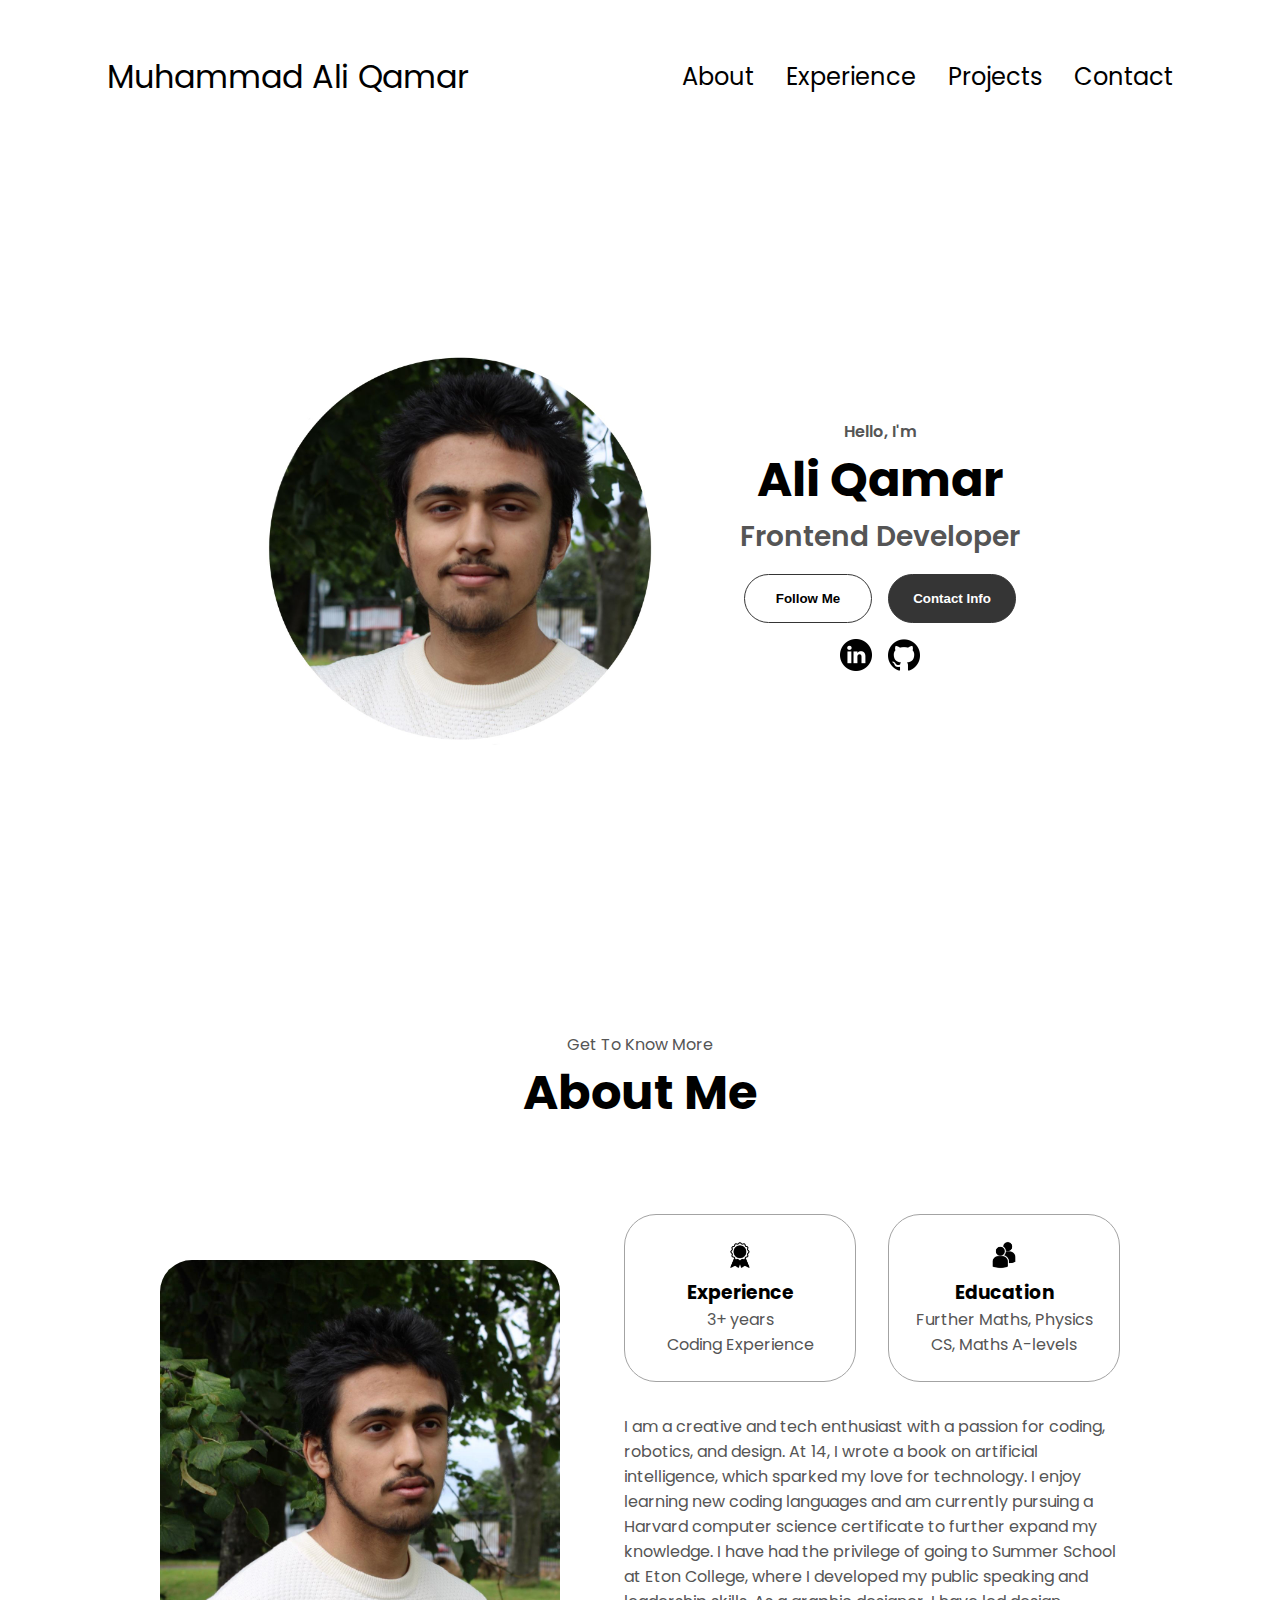
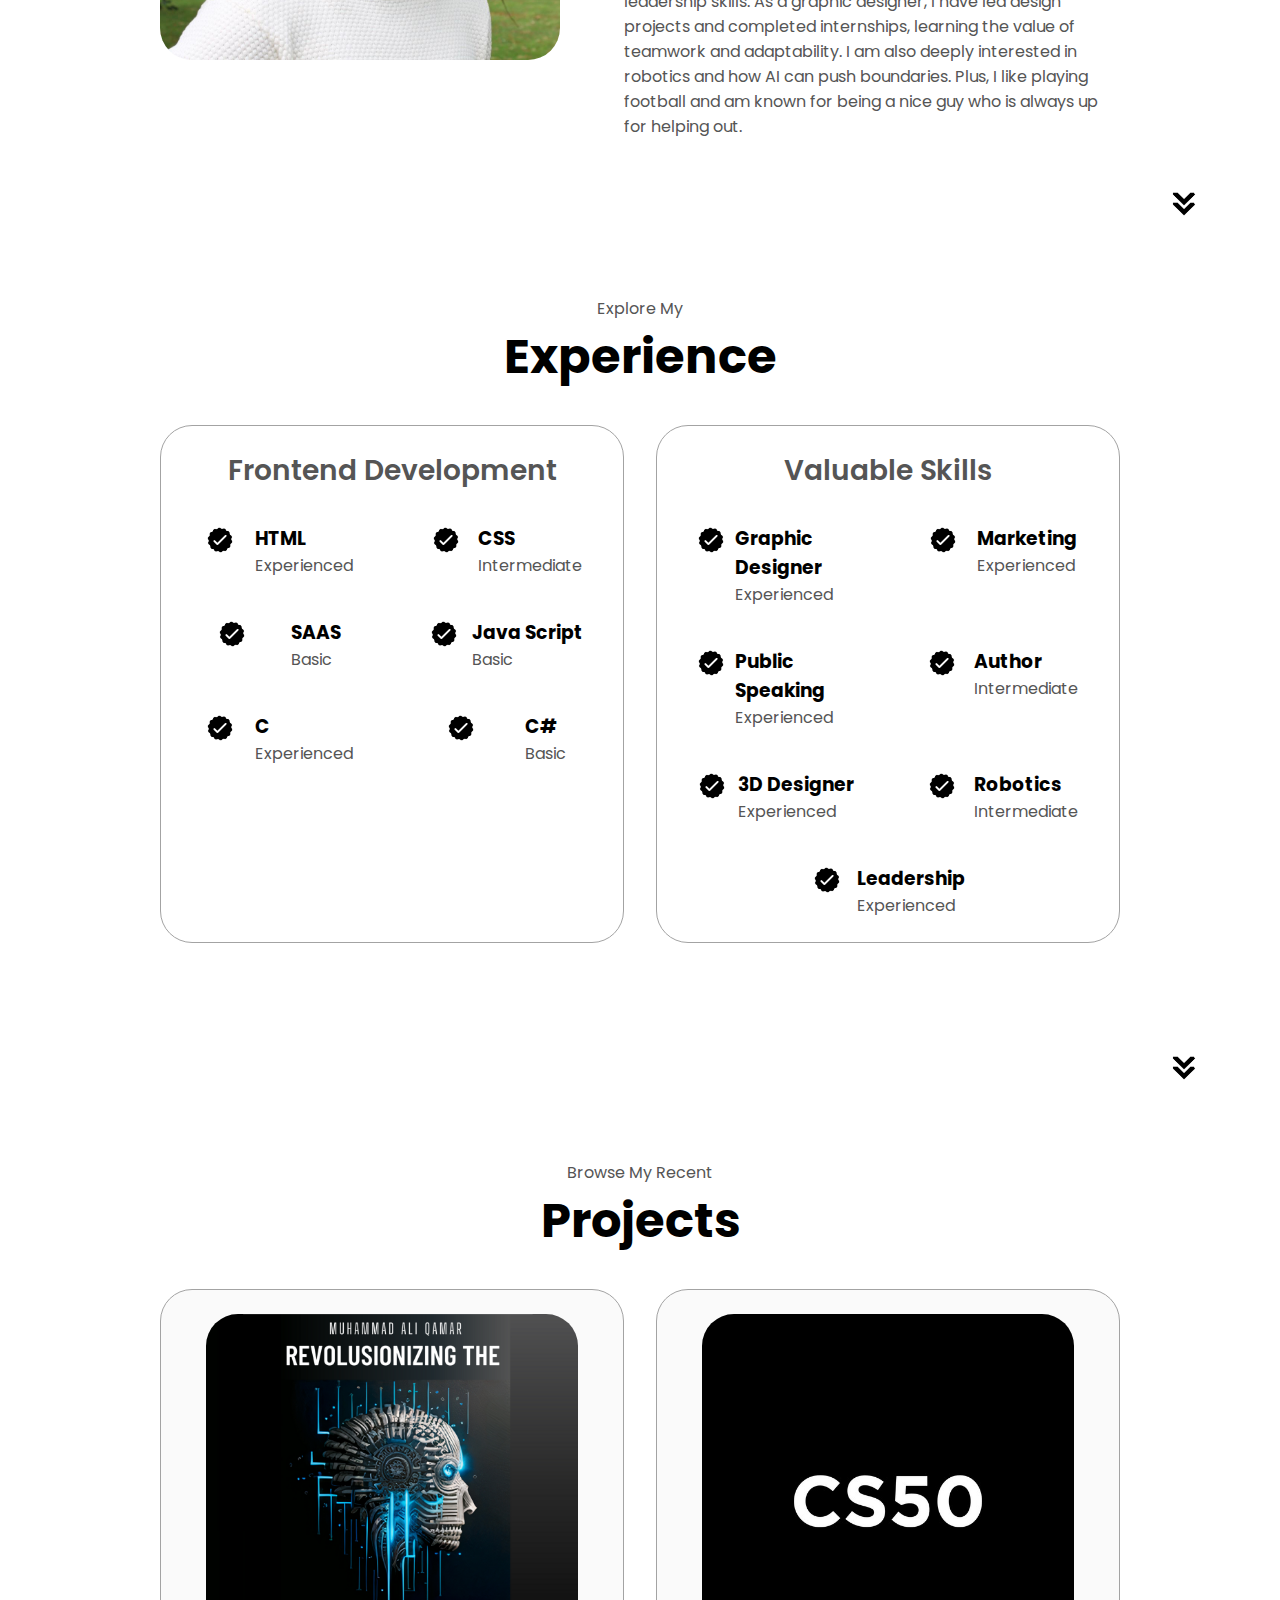
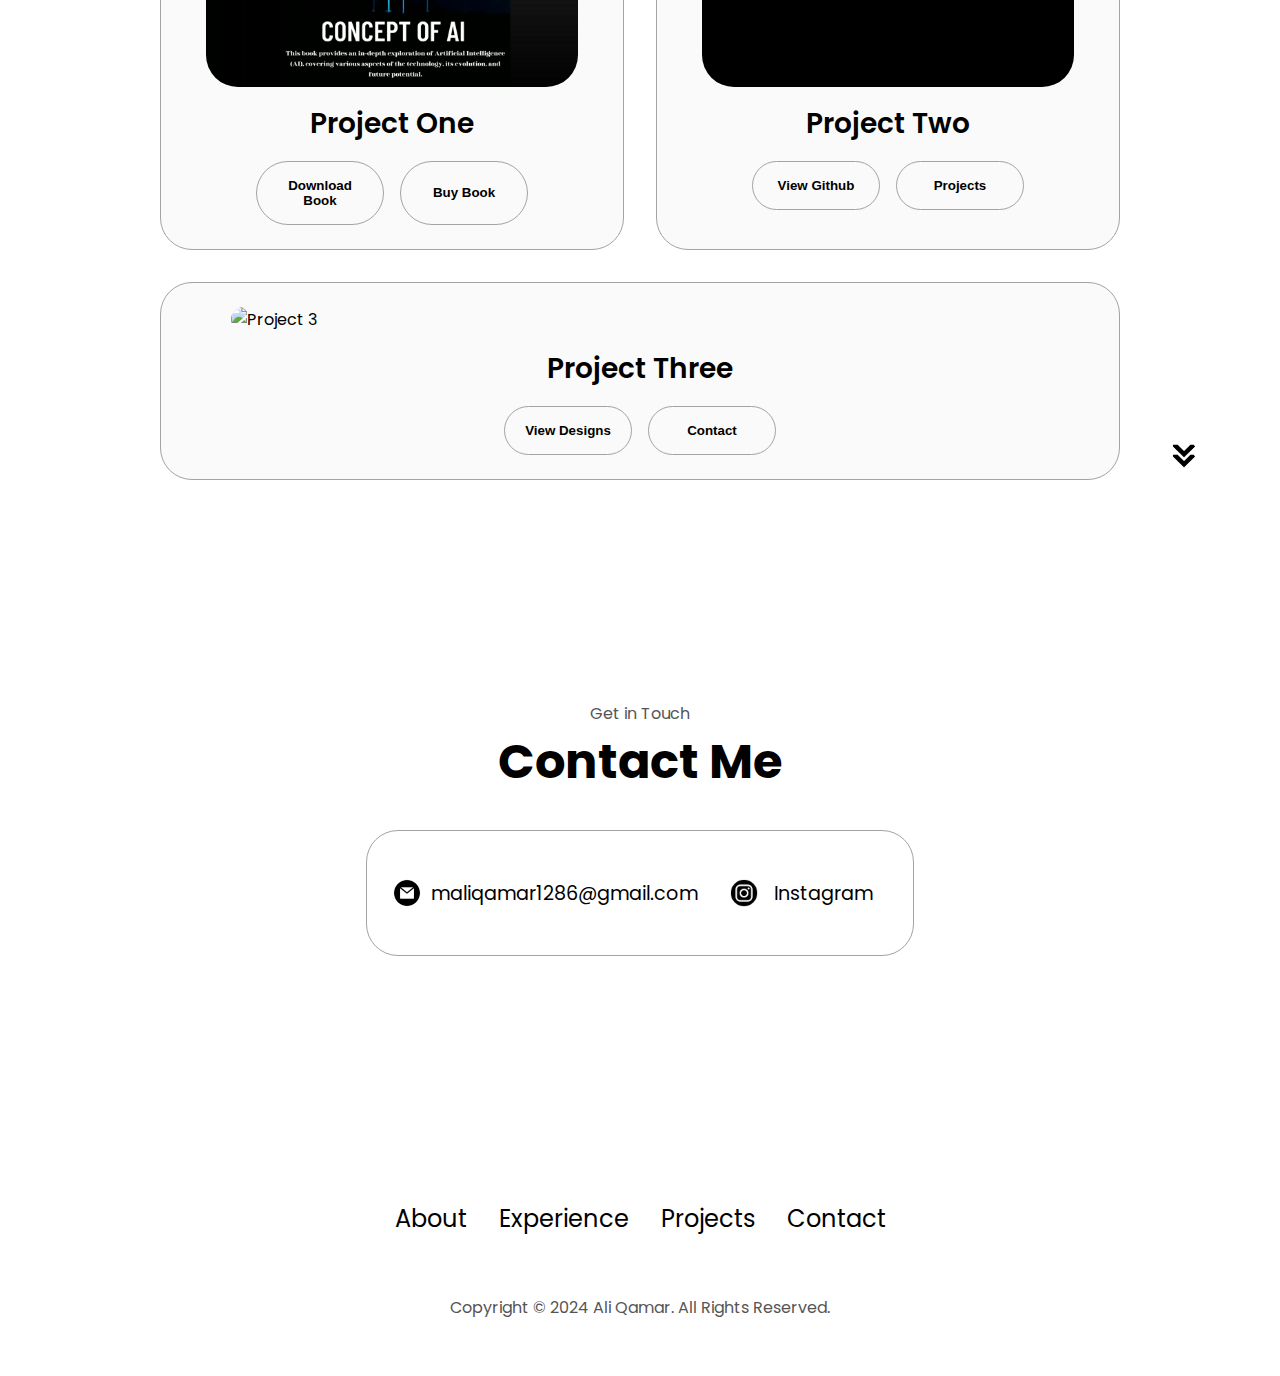
==== commit 04e60be1: "Leadership" ====
--- a/index.html
+++ b/index.html
@@ -221,6 +221,15 @@
                                 <p>Intermediate</p>
                             </div>
                         </article>
+                        <article>
+                            <img src="./assests/checkmark.png" 
+                            alt="Experience icon" 
+                            class="icon">
+                            <div>
+                                <h3>Leadership</h3>
+                                <p>Experienced</p>
+                            </div>
+                        </article>
                     </div>
                 </div>
             </div>
